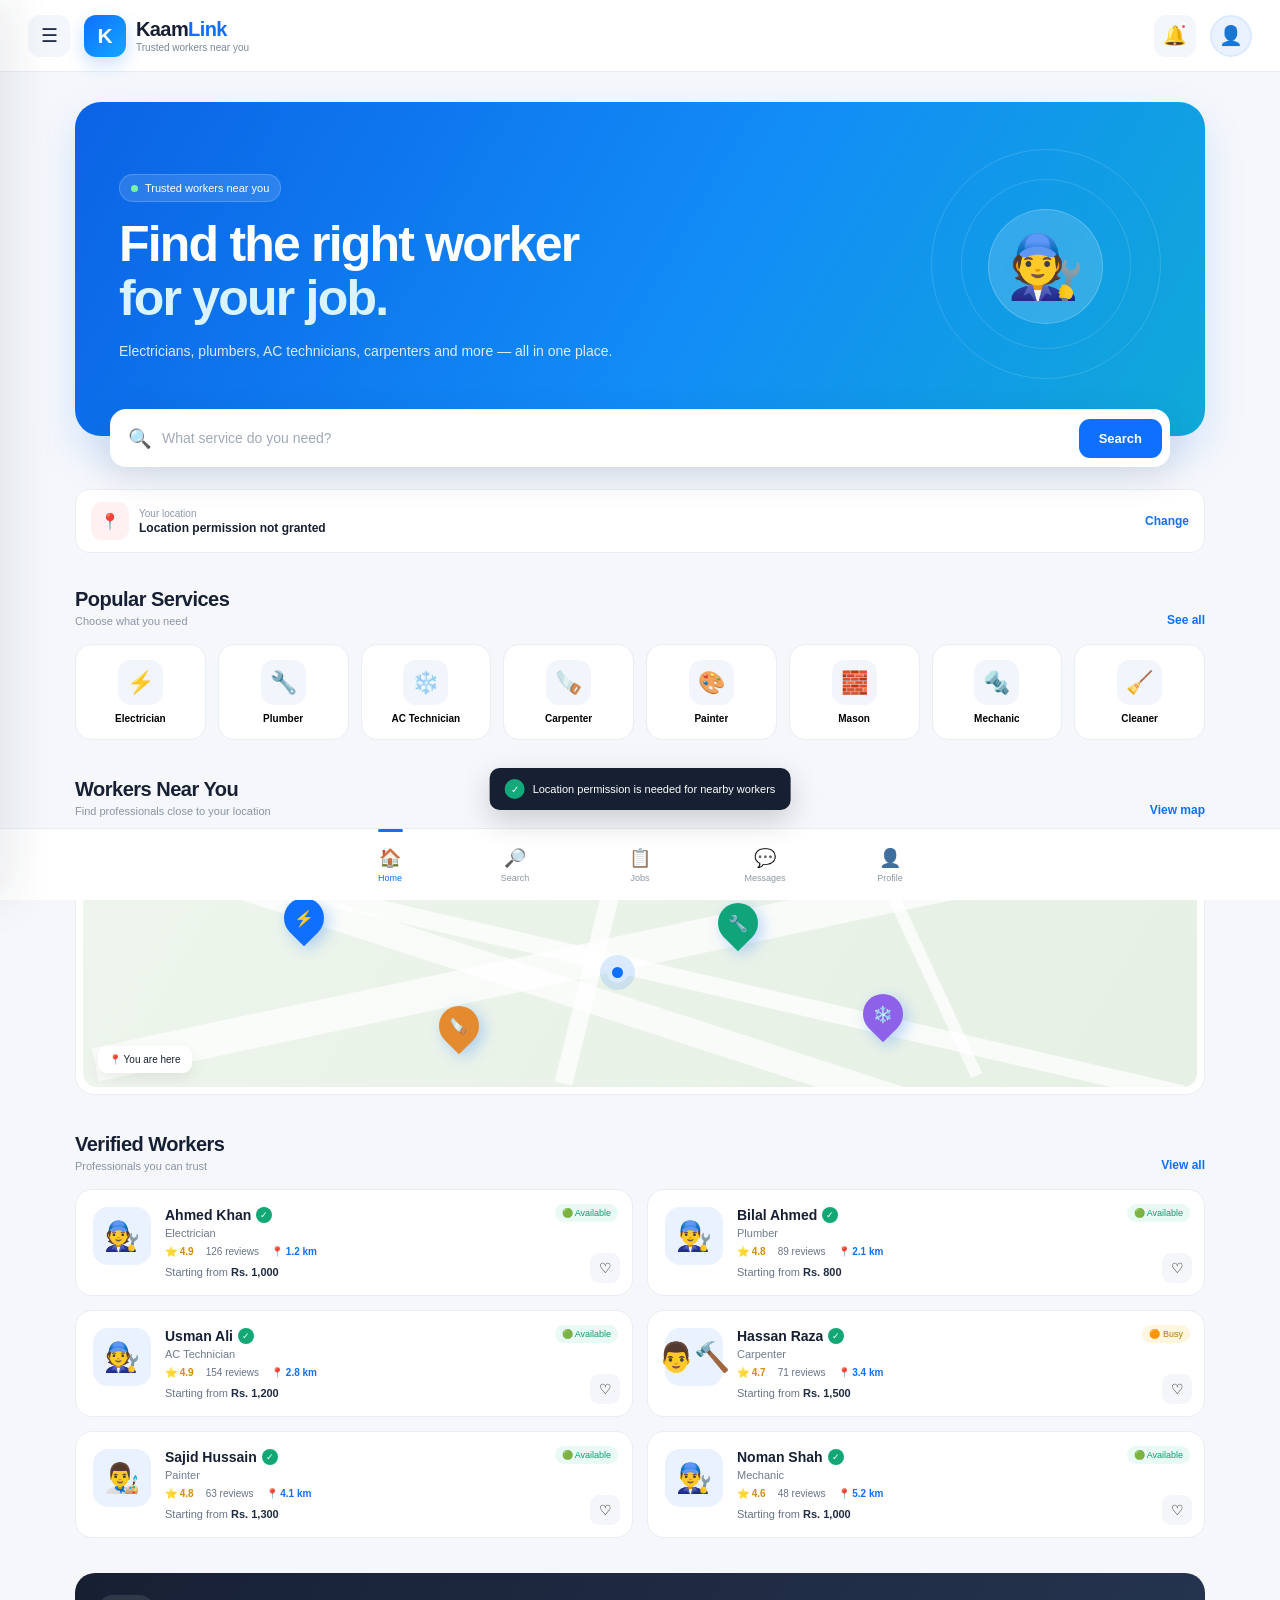
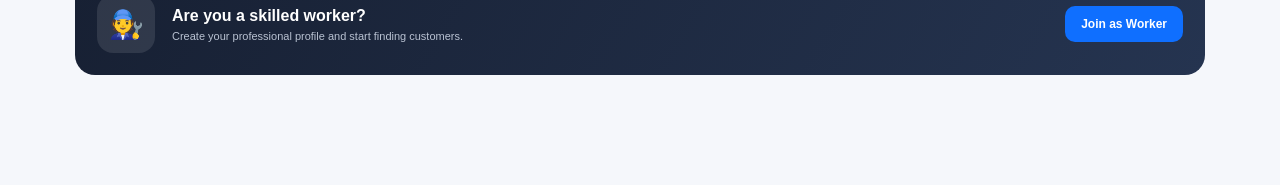
==== index.html @ b5104e8e "update" ====
<!DOCTYPE html>
<html lang="en">
<head>
    <meta charset="UTF-8">

    <meta
        name="viewport"
        content="width=device-width, initial-scale=1.0, maximum-scale=1.0, user-scalable=no"
    >

    <meta
        name="description"
        content="KaamLink - Find trusted and verified skilled workers near you."
    >

    <meta name="theme-color" content="#0f6fff">

    <title>KaamLink - Find Skilled Workers</title>

    <link rel="stylesheet" href="index.css">
</head>

<body>

    <!-- ==========================================
         APP WRAPPER
    =========================================== -->
    <div class="app">

        <!-- ======================================
             HEADER
        ======================================= -->
        <header class="top-header">

            <div class="header-left">

                <button
                    class="icon-button menu-button"
                    id="menuButton"
                    aria-label="Open menu"
                >
                    ☰
                </button>

                <div class="brand">
                    <div class="brand-logo">
                        K
                    </div>

                    <div class="brand-text">
                        <strong>Kaam<span>Link</span></strong>
                        <small>Trusted workers near you</small>
                    </div>
                </div>

            </div>

            <div class="header-right">

                <button
                    class="icon-button"
                    id="notificationButton"
                    aria-label="Notifications"
                >
                    🔔
                    <span class="notification-dot"></span>
                </button>

                <button
                    class="profile-mini"
                    id="profileButton"
                    aria-label="Profile"
                >
                    👤
                </button>

            </div>

        </header>


        <!-- ======================================
             SIDE MENU
        ======================================= -->
        <aside class="side-menu" id="sideMenu">

            <div class="side-menu-header">

                <div class="menu-user-avatar">
                    👤
                </div>

                <div>
                    <strong>Welcome to KaamLink</strong>
                    <small>Find trusted workers</small>
                </div>

                <button
                    class="close-menu"
                    id="closeMenu"
                    aria-label="Close menu"
                >
                    ×
                </button>

            </div>

            <nav class="side-navigation">

                <button class="side-nav-item active" data-section="home">
                    <span>🏠</span>
                    Home
                </button>

                <button class="side-nav-item" data-section="search">
                    <span>🔎</span>
                    Find Workers
                </button>

                <button class="side-nav-item" data-section="jobs">
                    <span>📋</span>
                    My Jobs
                </button>

                <button class="side-nav-item" data-section="messages">
                    <span>💬</span>
                    Messages
                </button>

                <button class="side-nav-item" data-section="favorites">
                    <span>❤️</span>
                    Favorites
                </button>

                <button class="side-nav-item" data-section="profile">
                    <span>👤</span>
                    My Profile
                </button>

                <div class="menu-divider"></div>

                <button class="side-nav-item" id="themeButton">
                    <span>🌙</span>
                    Dark Mode
                </button>

                <button class="side-nav-item" id="loginMenuButton">
                    <span>🔐</span>
                    Login / Register
                </button>

            </nav>

            <div class="side-menu-footer">
                <strong>KaamLink</strong>
                <span>Version 1.0.0</span>
            </div>

        </aside>


        <div
            class="menu-overlay"
            id="menuOverlay"
        ></div>


        <!-- ======================================
             MAIN CONTENT
        ======================================= -->
        <main class="main-content" id="mainContent">

            <!-- ==================================
                 HOME SECTION
            =================================== -->
            <section
                class="page-section active"
                id="homeSection"
            >

                <!-- HERO -->
                <div class="hero">

                    <div class="hero-content">

                        <div class="hero-badge">
                            <span class="pulse"></span>
                            Trusted workers near you
                        </div>

                        <h1>
                            Find the right worker
                            <span>for your job.</span>
                        </h1>

                        <p>
                            Electricians, plumbers, AC technicians,
                            carpenters and more — all in one place.
                        </p>

                    </div>

                    <div class="hero-decoration">
                        <div class="hero-circle circle-one"></div>
                        <div class="hero-circle circle-two"></div>
                        <div class="hero-worker">
                            🧑‍🔧
                        </div>
                    </div>

                </div>


                <!-- SEARCH -->
                <div class="main-search">

                    <span class="search-icon">🔍</span>

                    <input
                        type="text"
                        id="serviceSearch"
                        placeholder="What service do you need?"
                        autocomplete="off"
                    >

                    <button
                        id="searchButton"
                        class="search-submit"
                    >
                        Search
                    </button>

                </div>


                <!-- LOCATION -->
                <div class="location-bar">

                    <div class="location-info">
                        <span class="location-icon">📍</span>

                        <div>
                            <small>Your location</small>
                            <strong id="locationText">
                                Detecting location...
                            </strong>
                        </div>
                    </div>

                    <button id="changeLocationButton">
                        Change
                    </button>

                </div>


                <!-- SERVICES -->
                <div class="section-heading">

                    <div>
                        <h2>Popular Services</h2>
                        <p>Choose what you need</p>
                    </div>

                    <button
                        class="text-button"
                        id="allServicesButton"
                    >
                        See all
                    </button>

                </div>


                <div
                    class="services-grid"
                    id="servicesGrid"
                >

                    <!-- Generated by JavaScript -->

                </div>


                <!-- NEARBY MAP -->
                <div class="section-heading map-heading">

                    <div>
                        <h2>Workers Near You</h2>
                        <p>Find professionals close to your location</p>
                    </div>

                    <button
                        class="text-button"
                        id="mapButton"
                    >
                        View map
                    </button>

                </div>


                <div class="map-card">

                    <div class="fake-map">

                        <div class="map-road road-one"></div>
                        <div class="map-road road-two"></div>
                        <div class="map-road road-three"></div>

                        <div class="map-marker marker-one">
                            <span>⚡</span>
                        </div>

                        <div class="map-marker marker-two">
                            <span>🔧</span>
                        </div>

                        <div class="map-marker marker-three">
                            <span>❄️</span>
                        </div>

                        <div class="map-marker marker-four">
                            <span>🪚</span>
                        </div>

                        <div class="user-location">
                            <div></div>
                        </div>

                        <div class="map-label">
                            📍 You are here
                        </div>

                    </div>

                </div>


                <!-- VERIFIED WORKERS -->
                <div class="section-heading">

                    <div>
                        <h2>Verified Workers</h2>
                        <p>Professionals you can trust</p>
                    </div>

                    <button
                        class="text-button"
                        id="viewWorkersButton"
                    >
                        View all
                    </button>

                </div>


                <div
                    class="workers-list"
                    id="workersList"
                >

                    <!-- Generated by JavaScript -->

                </div>


                <!-- BECOME WORKER -->
                <div class="worker-banner">

                    <div class="worker-banner-icon">
                        🧑‍🔧
                    </div>

                    <div class="worker-banner-content">
                        <h3>Are you a skilled worker?</h3>

                        <p>
                            Create your professional profile
                            and start finding customers.
                        </p>
                    </div>

                    <button
                        id="becomeWorkerButton"
                        class="primary-button"
                    >
                        Join as Worker
                    </button>

                </div>

            </section>


            <!-- ==================================
                 SEARCH SECTION
            =================================== -->
            <section
                class="page-section"
                id="searchSection"
            >

                <div class="page-title">
                    <button
                        class="back-button"
                        data-section="home"
                    >
                        ←
                    </button>

                    <div>
                        <h1>Find Workers</h1>
                        <p>Search skilled professionals</p>
                    </div>
                </div>


                <div class="search-page-box">

                    <span>🔍</span>

                    <input
                        type="text"
                        id="workerSearchInput"
                        placeholder="Search electrician, plumber..."
                    >

                </div>


                <div class="filter-row">

                    <button class="filter-button active">
                        All
                    </button>

                    <button class="filter-button">
                        ⭐ Top Rated
                    </button>

                    <button class="filter-button">
                        📍 Nearby
                    </button>

                    <button class="filter-button">
                        🟢 Available
                    </button>

                </div>


                <div
                    class="workers-list search-workers-list"
                    id="searchWorkersList"
                ></div>

            </section>


            <!-- ==================================
                 JOBS SECTION
            =================================== -->
            <section
                class="page-section"
                id="jobsSection"
            >

                <div class="page-title">
                    <div>
                        <h1>My Jobs</h1>
                        <p>Track your work requests</p>
                    </div>
                </div>


                <div class="job-tabs">

                    <button class="job-tab active">
                        Active
                    </button>

                    <button class="job-tab">
                        Completed
                    </button>

                    <button class="job-tab">
                        Cancelled
                    </button>

                </div>


                <div class="empty-state">

                    <div class="empty-icon">
                        📋
                    </div>

                    <h3>No active jobs</h3>

                    <p>
                        Your booked jobs will appear here.
                    </p>

                    <button
                        class="primary-button"
                        data-section="search"
                    >
                        Find a Worker
                    </button>

                </div>

            </section>


            <!-- ==================================
                 MESSAGES SECTION
            =================================== -->
            <section
                class="page-section"
                id="messagesSection"
            >

                <div class="page-title">

                    <div>
                        <h1>Messages</h1>
                        <p>Chat with workers</p>
                    </div>

                </div>


                <div class="empty-state">

                    <div class="empty-icon">
                        💬
                    </div>

                    <h3>No messages yet</h3>

                    <p>
                        Your conversations with workers
                        will appear here.
                    </p>

                </div>

            </section>


            <!-- ==================================
                 FAVORITES SECTION
            =================================== -->
            <section
                class="page-section"
                id="favoritesSection"
            >

                <div class="page-title">

                    <div>
                        <h1>Favorites</h1>
                        <p>Your saved workers</p>
                    </div>

                </div>


                <div
                    class="workers-list"
                    id="favoritesList"
                ></div>

            </section>


            <!-- ==================================
                 PROFILE SECTION
            =================================== -->
            <section
                class="page-section"
                id="profileSection"
            >

                <div class="page-title">

                    <div>
                        <h1>My Profile</h1>
                        <p>Your KaamLink account</p>
                    </div>

                </div>


                <div class="profile-card">

                    <div class="large-avatar">
                        👤
                    </div>

                    <h2>Welcome to KaamLink</h2>

                    <p>
                        Create an account to manage
                        your jobs and profile.
                    </p>

                    <button
                        class="primary-button"
                        id="profileLoginButton"
                    >
                        Login / Create Account
                    </button>

                </div>


                <div class="profile-options">

                    <button>
                        <span>⚙️</span>
                        Account Settings
                        <b>›</b>
                    </button>

                    <button>
                        <span>🔐</span>
                        Privacy & Security
                        <b>›</b>
                    </button>

                    <button>
                        <span>❓</span>
                        Help & Support
                        <b>›</b>
                    </button>

                    <button>
                        <span>📄</span>
                        Terms & Conditions
                        <b>›</b>
                    </button>

                </div>

            </section>

        </main>


        <!-- ======================================
             BOTTOM NAVIGATION
        ======================================= -->
        <nav class="bottom-navigation">

            <button
                class="bottom-nav-item active"
                data-section="home"
            >
                <span>🏠</span>
                <small>Home</small>
            </button>

            <button
                class="bottom-nav-item"
                data-section="search"
            >
                <span>🔎</span>
                <small>Search</small>
            </button>

            <button
                class="bottom-nav-item"
                data-section="jobs"
            >
                <span>📋</span>
                <small>Jobs</small>
            </button>

            <button
                class="bottom-nav-item"
                data-section="messages"
            >
                <span>💬</span>
                <small>Messages</small>
            </button>

            <button
                class="bottom-nav-item"
                data-section="profile"
            >
                <span>👤</span>
                <small>Profile</small>
            </button>

        </nav>

    </div>


    <!-- ==========================================
         LOGIN / REGISTER MODAL
    =========================================== -->
    <div
        class="modal-overlay"
        id="authModal"
    >

        <div class="auth-modal">

            <button
                class="modal-close"
                id="authModalClose"
            >
                ×
            </button>

            <div class="auth-logo">
                K
            </div>

            <h2>Welcome to KaamLink</h2>

            <p>
                Choose how you want to use KaamLink.
            </p>


            <div class="account-choice">

                <button
                    class="account-choice-card"
                    id="customerChoice"
                >
                    <div>👤</div>

                    <strong>I'm a Customer</strong>

                    <span>
                        I need a worker for my job
                    </span>
                </button>


                <button
                    class="account-choice-card"
                    id="workerChoice"
                >
                    <div>🧑‍🔧</div>

                    <strong>I'm a Worker</strong>

                    <span>
                        I want to offer my services
                    </span>
                </button>

            </div>


            <div class="auth-form">

                <label>
                    Email or Phone
                </label>

                <input
                    type="text"
                    id="authContact"
                    placeholder="Enter email or phone"
                >

                <button
                    class="primary-button full-button"
                    id="continueAuthButton"
                >
                    Continue
                </button>

            </div>


            <small class="auth-note">
                By continuing, you agree to KaamLink's
                Terms and Privacy Policy.
            </small>

        </div>

    </div>


    <!-- ==========================================
         WORKER PROFILE MODAL
    =========================================== -->
    <div
        class="modal-overlay"
        id="workerModal"
    >

        <div class="worker-modal">

            <button
                class="modal-close"
                id="workerModalClose"
            >
                ×
            </button>

            <div
                class="worker-profile-header"
                id="workerProfileHeader"
            ></div>

            <div
                class="worker-profile-body"
                id="workerProfileBody"
            ></div>

            <div class="worker-action-buttons">

                <button
                    class="secondary-button"
                    id="modalChatButton"
                >
                    💬 Chat
                </button>

                <button
                    class="secondary-button"
                    id="modalCallButton"
                >
                    📞 Call
                </button>

                <button
                    class="primary-button"
                    id="modalRequestButton"
                >
                    Request Worker
                </button>

            </div>

        </div>

    </div>


    <!-- ==========================================
         TOAST
    =========================================== -->
    <div
        class="toast"
        id="toast"
    >
        <span id="toastIcon">✓</span>
        <span id="toastMessage">Done</span>
    </div>


    <!-- ==========================================
         JAVASCRIPT
    =========================================== -->
    <script src="index.js"></script>

</body>
</html>
---- index.css ----
/* =========================================================
   KAAMLINK - MAIN STYLESHEET
   Version 1.0.0
========================================================= */


/* =========================================================
   RESET
========================================================= */

* {
    margin: 0;
    padding: 0;
    box-sizing: border-box;
}

html {
    scroll-behavior: smooth;
}

body {
    font-family:
        Inter,
        -apple-system,
        BlinkMacSystemFont,
        "Segoe UI",
        Roboto,
        Arial,
        sans-serif;

    background: #f5f7fb;
    color: #172033;
    min-height: 100vh;
}

button,
input {
    font: inherit;
}

button {
    border: none;
    cursor: pointer;
}

button:focus-visible,
input:focus-visible {
    outline: 3px solid rgba(15, 111, 255, 0.25);
}


/* =========================================================
   APP
========================================================= */

.app {
    width: 100%;
    min-height: 100vh;
    overflow-x: hidden;
}


/* =========================================================
   HEADER
========================================================= */

.top-header {
    height: 72px;

    background: rgba(255, 255, 255, 0.96);

    border-bottom: 1px solid #e9edf4;

    display: flex;
    align-items: center;
    justify-content: space-between;

    padding: 0 28px;

    position: sticky;
    top: 0;
    z-index: 100;
}

.header-left,
.header-right {
    display: flex;
    align-items: center;
    gap: 14px;
}

.icon-button {
    width: 42px;
    height: 42px;

    border-radius: 12px;

    background: #f3f6fa;

    color: #253149;

    display: flex;
    align-items: center;
    justify-content: center;

    font-size: 19px;

    position: relative;

    transition: 0.2s ease;
}

.icon-button:hover {
    background: #e9eff8;
    transform: translateY(-1px);
}

.notification-dot {
    width: 7px;
    height: 7px;

    background: #ff4d67;

    border-radius: 50%;

    position: absolute;
    right: 9px;
    top: 8px;

    border: 2px solid white;
}

.profile-mini {
    width: 42px;
    height: 42px;

    border-radius: 50%;

    background: #eaf2ff;

    border: 2px solid #dceaff;

    font-size: 19px;
}


/* =========================================================
   BRAND
========================================================= */

.brand {
    display: flex;
    align-items: center;
    gap: 10px;
}

.brand-logo {
    width: 42px;
    height: 42px;

    border-radius: 12px;

    background: linear-gradient(
        135deg,
        #0f6fff,
        #12a7ff
    );

    color: white;

    display: flex;
    align-items: center;
    justify-content: center;

    font-weight: 900;
    font-size: 21px;

    box-shadow: 0 7px 18px rgba(15, 111, 255, 0.22);
}

.brand-text {
    display: flex;
    flex-direction: column;
}

.brand-text strong {
    font-size: 20px;
    line-height: 20px;
    letter-spacing: -0.6px;
}

.brand-text strong span {
    color: #0f6fff;
}

.brand-text small {
    color: #7b8799;
    font-size: 10px;
    margin-top: 3px;
}


/* =========================================================
   SIDE MENU
========================================================= */

.side-menu {
    width: 310px;
    height: 100vh;

    background: white;

    position: fixed;
    left: 0;
    top: 0;

    z-index: 300;

    transform: translateX(-100%);

    transition: transform 0.3s ease;

    box-shadow: 15px 0 40px rgba(20, 35, 60, 0.08);

    display: flex;
    flex-direction: column;
}

.side-menu.open {
    transform: translateX(0);
}

.side-menu-header {
    padding: 25px 20px;

    display: flex;
    align-items: center;
    gap: 12px;

    border-bottom: 1px solid #edf0f5;
}

.menu-user-avatar {
    width: 46px;
    height: 46px;

    border-radius: 14px;

    background: #edf4ff;

    display: flex;
    align-items: center;
    justify-content: center;

    font-size: 21px;
}

.side-menu-header strong {
    display: block;
    font-size: 14px;
}

.side-menu-header small {
    display: block;
    color: #8a94a6;
    font-size: 11px;
    margin-top: 3px;
}

.close-menu {
    margin-left: auto;

    width: 34px;
    height: 34px;

    border-radius: 9px;

    background: #f4f6f9;

    font-size: 23px;
    color: #566176;
}

.side-navigation {
    padding: 18px 13px;
    flex: 1;
}

.side-nav-item {
    width: 100%;

    padding: 13px 14px;

    border-radius: 11px;

    background: transparent;

    color: #59657a;

    display: flex;
    align-items: center;
    gap: 13px;

    text-align: left;

    margin-bottom: 4px;

    transition: 0.2s ease;

    font-size: 14px;
}

.side-nav-item span {
    width: 22px;
    text-align: center;
}

.side-nav-item:hover,
.side-nav-item.active {
    background: #edf4ff;
    color: #0f6fff;
}

.menu-divider {
    height: 1px;
    background: #edf0f5;
    margin: 14px 8px;
}

.side-menu-footer {
    padding: 18px 20px;
    border-top: 1px solid #edf0f5;

    display: flex;
    justify-content: space-between;
    align-items: center;
}

.side-menu-footer strong {
    color: #0f6fff;
}

.side-menu-footer span {
    color: #8d97a8;
    font-size: 10px;
}

.menu-overlay {
    position: fixed;
    inset: 0;

    background: rgba(8, 18, 34, 0.42);

    z-index: 250;

    opacity: 0;
    visibility: hidden;

    transition: 0.3s ease;
}

.menu-overlay.show {
    opacity: 1;
    visibility: visible;
}


/* =========================================================
   MAIN
========================================================= */

.main-content {
    width: 100%;
    max-width: 1180px;

    margin: 0 auto;

    padding: 30px 25px 110px;
}

.page-section {
    display: none;
}

.page-section.active {
    display: block;

    animation: pageIn 0.25s ease;
}

@keyframes pageIn {
    from {
        opacity: 0;
        transform: translateY(7px);
    }

    to {
        opacity: 1;
        transform: translateY(0);
    }
}


/* =========================================================
   HERO
========================================================= */

.hero {
    min-height: 270px;

    border-radius: 26px;

    background:
        linear-gradient(
            120deg,
            #0b63e5,
            #128cf7 55%,
            #10a9d8
        );

    color: white;

    padding: 42px 44px;

    position: relative;

    overflow: hidden;

    display: flex;
    align-items: center;
    justify-content: space-between;

    box-shadow: 0 18px 40px rgba(15, 111, 255, 0.15);
}

.hero-content {
    max-width: 620px;
    position: relative;
    z-index: 2;
}

.hero-badge {
    display: inline-flex;
    align-items: center;
    gap: 7px;

    padding: 7px 11px;

    background: rgba(255,255,255,0.13);

    border: 1px solid rgba(255,255,255,0.18);

    border-radius: 50px;

    font-size: 11px;

    margin-bottom: 15px;
}

.pulse {
    width: 7px;
    height: 7px;

    border-radius: 50%;

    background: #77f5a4;
}

.hero h1 {
    font-size: clamp(32px, 5vw, 50px);

    line-height: 1.08;

    letter-spacing: -1.8px;

    margin-bottom: 15px;
}

.hero h1 span {
    display: block;
    color: #d9f3ff;
}

.hero p {
    max-width: 540px;

    font-size: 14px;

    line-height: 1.7;

    color: rgba(255,255,255,0.85);
}

.hero-decoration {
    width: 280px;
    height: 250px;

    position: relative;
}

.hero-circle {
    position: absolute;

    border-radius: 50%;

    border: 1px solid rgba(255,255,255,0.14);
}

.circle-one {
    width: 230px;
    height: 230px;
    right: 0;
    top: 5px;
}

.circle-two {
    width: 170px;
    height: 170px;
    right: 30px;
    top: 35px;
}

.hero-worker {
    width: 115px;
    height: 115px;

    border-radius: 50%;

    background: rgba(255,255,255,0.15);

    border: 1px solid rgba(255,255,255,0.2);

    display: flex;
    align-items: center;
    justify-content: center;

    font-size: 62px;

    position: absolute;

    right: 58px;
    top: 65px;

    backdrop-filter: blur(5px);
}


/* =========================================================
   SEARCH
========================================================= */

.main-search {
    width: calc(100% - 70px);

    margin: -27px auto 0;

    min-height: 58px;

    background: white;

    border-radius: 16px;

    box-shadow: 0 10px 35px rgba(25, 40, 70, 0.12);

    display: flex;
    align-items: center;

    padding: 7px 8px 7px 18px;

    position: relative;
    z-index: 10;
}

.search-icon {
    font-size: 19px;
    margin-right: 10px;
}

.main-search input {
    flex: 1;

    border: none;
    outline: none;

    font-size: 14px;

    color: #263248;

    min-width: 0;
}

.main-search input::placeholder {
    color: #a0a9b8;
}

.search-submit {
    background: #0f6fff;

    color: white;

    border-radius: 11px;

    padding: 12px 20px;

    font-weight: 700;

    font-size: 13px;

    transition: 0.2s ease;
}

.search-submit:hover {
    background: #095bd1;
}


/* =========================================================
   LOCATION
========================================================= */

.location-bar {
    margin: 22px 0 35px;

    display: flex;
    justify-content: space-between;
    align-items: center;

    padding: 12px 15px;

    background: #ffffff;

    border: 1px solid #e8edf4;

    border-radius: 14px;
}

.location-info {
    display: flex;
    align-items: center;
    gap: 10px;
}

.location-icon {
    width: 38px;
    height: 38px;

    border-radius: 11px;

    background: #fff1f1;

    display: flex;
    align-items: center;
    justify-content: center;
}

.location-info small {
    display: block;

    color: #8c97a8;

    font-size: 10px;

    margin-bottom: 2px;
}

.location-info strong {
    display: block;

    font-size: 12px;
}

.location-bar > button {
    background: transparent;
    color: #0f6fff;
    font-weight: 700;
    font-size: 12px;
}


/* =========================================================
   SECTION HEADINGS
========================================================= */

.section-heading {
    display: flex;
    justify-content: space-between;
    align-items: end;

    margin: 0 0 17px;
}

.section-heading h2 {
    font-size: 20px;
    letter-spacing: -0.5px;
}

.section-heading p {
    color: #8a94a6;
    font-size: 11px;
    margin-top: 4px;
}

.text-button {
    color: #0f6fff;
    background: transparent;
    font-size: 12px;
    font-weight: 700;
}

.map-heading {
    margin-top: 38px;
}


/* =========================================================
   SERVICES
========================================================= */

.services-grid {
    display: grid;

    grid-template-columns: repeat(8, 1fr);

    gap: 12px;

    margin-bottom: 20px;
}

.service-card {
    min-width: 0;

    background: white;

    border: 1px solid #e9edf4;

    border-radius: 16px;

    padding: 15px 7px;

    display: flex;
    flex-direction: column;
    align-items: center;
    justify-content: center;

    gap: 8px;

    transition: 0.2s ease;

    cursor: pointer;
}

.service-card:hover {
    transform: translateY(-4px);

    border-color: #cfe0ff;

    box-shadow: 0 9px 25px rgba(35, 60, 100, 0.08);
}

.service-card.selected {
    background: #edf4ff;
    border-color: #0f6fff;
}

.service-icon {
    width: 45px;
    height: 45px;

    border-radius: 13px;

    display: flex;
    align-items: center;
    justify-content: center;

    background: #f2f6fc;

    font-size: 22px;
}

.service-card strong {
    font-size: 10px;

    white-space: nowrap;

    overflow: hidden;

    text-overflow: ellipsis;

    max-width: 100%;
}


/* =========================================================
   MAP
========================================================= */

.map-card {
    background: white;

    border-radius: 19px;

    padding: 7px;

    border: 1px solid #e9edf4;

    margin-bottom: 38px;
}

.fake-map {
    height: 245px;

    border-radius: 14px;

    position: relative;

    overflow: hidden;

    background:
        linear-gradient(
            120deg,
            #edf5ec,
            #e7f0e5
        );
}

.fake-map::before,
.fake-map::after {
    content: "";

    position: absolute;

    background: rgba(255,255,255,0.72);
}

.fake-map::before {
    width: 100%;
    height: 34px;

    top: 90px;

    transform: rotate(-12deg);
}

.fake-map::after {
    width: 100%;
    height: 27px;

    top: 160px;

    transform: rotate(18deg);
}

.map-road {
    position: absolute;

    background: rgba(255,255,255,0.75);

    z-index: 2;
}

.road-one {
    width: 100%;
    height: 18px;
    top: 48%;
    transform: rotate(13deg);
}

.road-two {
    height: 100%;
    width: 18px;
    left: 45%;
    transform: rotate(14deg);
}

.road-three {
    height: 100%;
    width: 12px;
    left: 75%;
    transform: rotate(-25deg);
}

.map-marker {
    position: absolute;

    width: 40px;
    height: 40px;

    border-radius: 50% 50% 50% 0;

    transform: rotate(-45deg);

    background: #0f6fff;

    box-shadow: 0 6px 15px rgba(15,111,255,0.28);

    display: flex;
    align-items: center;
    justify-content: center;

    z-index: 5;
}

.map-marker span {
    transform: rotate(45deg);
    font-size: 16px;
}

.marker-one {
    left: 18%;
    top: 23%;
}

.marker-two {
    left: 57%;
    top: 25%;
    background: #10a47a;
}

.marker-three {
    left: 70%;
    top: 62%;
    background: #8d62e8;
}

.marker-four {
    left: 32%;
    top: 67%;
    background: #e48b30;
}

.user-location {
    position: absolute;

    left: 47%;
    top: 49%;

    width: 21px;
    height: 21px;

    border-radius: 50%;

    background: #0f6fff;

    border: 5px solid rgba(255,255,255,0.85);

    z-index: 10;

    box-shadow: 0 0 0 7px rgba(15,111,255,0.14);
}

.map-label {
    position: absolute;

    left: 15px;
    bottom: 14px;

    padding: 8px 11px;

    background: rgba(255,255,255,0.92);

    border-radius: 9px;

    font-size: 10px;

    z-index: 15;

    box-shadow: 0 5px 15px rgba(0,0,0,0.07);
}


/* =========================================================
   WORKER LIST
========================================================= */

.workers-list {
    display: grid;

    grid-template-columns: repeat(2, 1fr);

    gap: 14px;

    margin-bottom: 35px;
}

.worker-card {
    background: white;

    border: 1px solid #e9edf4;

    border-radius: 17px;

    padding: 17px;

    display: flex;

    gap: 14px;

    position: relative;

    transition: 0.2s ease;
}

.worker-card:hover {
    transform: translateY(-2px);

    box-shadow: 0 10px 30px rgba(30,45,70,0.07);
}

.worker-avatar {
    width: 58px;
    height: 58px;

    flex: 0 0 58px;

    border-radius: 15px;

    background: #eaf2ff;

    display: flex;
    align-items: center;
    justify-content: center;

    font-size: 29px;
}

.worker-information {
    flex: 1;

    min-width: 0;
}

.worker-name-row {
    display: flex;
    align-items: center;
    gap: 5px;

    padding-right: 25px;
}

.worker-name-row h3 {
    font-size: 14px;

    white-space: nowrap;

    overflow: hidden;

    text-overflow: ellipsis;
}

.verified-badge {
    width: 16px;
    height: 16px;

    border-radius: 50%;

    background: #11a875;

    color: white;

    font-size: 9px;

    display: inline-flex;
    align-items: center;
    justify-content: center;

    flex: 0 0 16px;
}

.worker-skill {
    color: #6f7b8e;

    font-size: 11px;

    margin: 4px 0 7px;
}

.worker-meta {
    display: flex;
    align-items: center;
    gap: 12px;

    color: #687489;

    font-size: 10px;
}

.worker-rating {
    color: #d88b00;
    font-weight: 700;
}

.worker-distance {
    color: #0f6fff;
    font-weight: 600;
}

.worker-price {
    margin-top: 9px;

    font-size: 11px;

    color: #687489;
}

.worker-price strong {
    color: #202c41;
}

.worker-status {
    position: absolute;

    top: 14px;
    right: 14px;

    font-size: 9px;

    color: #0c9c70;

    background: #e9faf4;

    padding: 4px 7px;

    border-radius: 50px;
}

.worker-favorite {
    position: absolute;

    right: 12px;
    bottom: 12px;

    width: 30px;
    height: 30px;

    border-radius: 9px;

    background: #f4f6f9;

    font-size: 14px;
}

.worker-favorite.active {
    background: #fff0f2;
    color: #ed4562;
}


/* =========================================================
   WORKER BANNER
========================================================= */

.worker-banner {
    background:
        linear-gradient(
            120deg,
            #172033,
            #253450
        );

    color: white;

    border-radius: 20px;

    padding: 22px;

    display: flex;
    align-items: center;

    gap: 17px;
}

.worker-banner-icon {
    width: 58px;
    height: 58px;

    border-radius: 16px;

    background: rgba(255,255,255,0.1);

    display: flex;
    align-items: center;
    justify-content: center;

    font-size: 28px;

    flex: 0 0 58px;
}

.worker-banner-content {
    flex: 1;
}

.worker-banner-content h3 {
    font-size: 16px;
}

.worker-banner-content p {
    font-size: 11px;

    color: #b9c2d2;

    margin-top: 5px;
}


/* =========================================================
   BUTTONS
========================================================= */

.primary-button {
    background: #0f6fff;

    color: white;

    border-radius: 10px;

    padding: 11px 16px;

    font-weight: 700;

    font-size: 12px;

    transition: 0.2s ease;
}

.primary-button:hover {
    background: #095bd1;
    transform: translateY(-1px);
}

.secondary-button {
    background: #edf4ff;

    color: #0f6fff;

    border-radius: 10px;

    padding: 11px 15px;

    font-weight: 700;

    font-size: 12px;
}


/* =========================================================
   PAGE TITLE
========================================================= */

.page-title {
    display: flex;
    align-items: center;
    gap: 14px;

    margin-bottom: 25px;
}

.page-title h1 {
    font-size: 27px;

    letter-spacing: -0.8px;
}

.page-title p {
    color: #8993a4;

    font-size: 12px;

    margin-top: 4px;
}

.back-button {
    width: 42px;
    height: 42px;

    border-radius: 12px;

    background: white;

    border: 1px solid #e7ebf2;

    font-size: 20px;
}


/* =========================================================
   SEARCH PAGE
========================================================= */

.search-page-box {
    background: white;

    border: 1px solid #e6ebf3;

    border-radius: 14px;

    min-height: 54px;

    display: flex;
    align-items: center;

    gap: 10px;

    padding: 0 16px;

    margin-bottom: 15px;
}

.search-page-box span {
    font-size: 18px;
}

.search-page-box input {
    flex: 1;

    border: none;
    outline: none;

    font-size: 13px;
}

.filter-row {
    display: flex;

    gap: 8px;

    overflow-x: auto;

    padding-bottom: 10px;

    margin-bottom: 20px;
}

.filter-row::-webkit-scrollbar {
    display: none;
}

.filter-button {
    white-space: nowrap;

    background: white;

    border: 1px solid #e2e7ef;

    color: #6e798b;

    border-radius: 50px;

    padding: 8px 13px;

    font-size: 10px;
}

.filter-button.active {
    background: #0f6fff;
    color: white;
    border-color: #0f6fff;
}


/* =========================================================
   JOBS
========================================================= */

.job-tabs {
    display: flex;

    background: white;

    padding: 5px;

    border-radius: 12px;

    border: 1px solid #e7ebf2;

    margin-bottom: 25px;
}

.job-tab {
    flex: 1;

    background: transparent;

    padding: 10px;

    border-radius: 8px;

    color: #7a8596;

    font-size: 11px;
}

.job-tab.active {
    background: #edf4ff;
    color: #0f6fff;
    font-weight: 700;
}


/* =========================================================
   EMPTY STATE
========================================================= */

.empty-state {
    background: white;

    border: 1px solid #e8edf4;

    border-radius: 20px;

    min-height: 300px;

    display: flex;
    flex-direction: column;
    align-items: center;
    justify-content: center;

    text-align: center;

    padding: 30px;
}

.empty-icon {
    width: 70px;
    height: 70px;

    border-radius: 22px;

    background: #edf4ff;

    display: flex;
    align-items: center;
    justify-content: center;

    font-size: 30px;

    margin-bottom: 15px;
}

.empty-state h3 {
    font-size: 17px;
}

.empty-state p {
    color: #8993a4;

    font-size: 11px;

    margin: 7px 0 18px;
}


/* =========================================================
   PROFILE
========================================================= */

.profile-card {
    background: white;

    border: 1px solid #e8edf4;

    border-radius: 20px;

    padding: 35px 20px;

    text-align: center;

    margin-bottom: 18px;
}

.large-avatar {
    width: 80px;
    height: 80px;

    margin: 0 auto 15px;

    border-radius: 24px;

    background: #edf4ff;

    display: flex;
    align-items: center;
    justify-content: center;

    font-size: 37px;
}

.profile-card h2 {
    font-size: 19px;
}

.profile-card p {
    color: #8993a4;

    font-size: 11px;

    margin: 6px 0 18px;
}

.profile-options {
    background: white;

    border: 1px solid #e8edf4;

    border-radius: 17px;

    overflow: hidden;
}

.profile-options button {
    width: 100%;

    background: white;

    padding: 16px;

    border-bottom: 1px solid #edf0f5;

    display: flex;
    align-items: center;

    gap: 12px;

    text-align: left;

    color: #536076;

    font-size: 12px;
}

.profile-options button:last-child {
    border-bottom: none;
}

.profile-options button span {
    width: 28px;
}

.profile-options button b {
    margin-left: auto;

    color: #a4adba;

    font-size: 18px;
}


/* =========================================================
   BOTTOM NAVIGATION
========================================================= */

.bottom-navigation {
    height: 72px;

    background: rgba(255,255,255,0.97);

    border-top: 1px solid #e8edf4;

    position: fixed;

    bottom: 0;
    left: 0;
    right: 0;

    z-index: 150;

    display: flex;

    justify-content: center;
}

.bottom-nav-item {
    width: 100%;
    max-width: 125px;

    background: transparent;

    color: #8c96a6;

    display: flex;
    flex-direction: column;
    align-items: center;
    justify-content: center;

    gap: 4px;

    position: relative;
}

.bottom-nav-item span {
    font-size: 18px;

    filter: grayscale(0.5);
}

.bottom-nav-item small {
    font-size: 9px;
}

.bottom-nav-item.active {
    color: #0f6fff;
}

.bottom-nav-item.active span {
    filter: none;
}

.bottom-nav-item.active::before {
    content: "";

    width: 25px;
    height: 3px;

    border-radius: 10px;

    background: #0f6fff;

    position: absolute;

    top: 0;
}


/* =========================================================
   MODALS
========================================================= */

.modal-overlay {
    position: fixed;

    inset: 0;

    background: rgba(10,20,35,0.52);

    z-index: 500;

    display: flex;
    align-items: center;
    justify-content: center;

    padding: 18px;

    opacity: 0;
    visibility: hidden;

    transition: 0.25s ease;

    backdrop-filter: blur(3px);
}

.modal-overlay.show {
    opacity: 1;
    visibility: visible;
}

.auth-modal,
.worker-modal {
    width: 100%;
    max-width: 480px;

    max-height: 90vh;

    overflow-y: auto;

    background: white;

    border-radius: 24px;

    padding: 30px;

    position: relative;

    transform: translateY(15px) scale(0.98);

    transition: 0.25s ease;
}

.modal-overlay.show .auth-modal,
.modal-overlay.show .worker-modal {
    transform: translateY(0) scale(1);
}

.modal-close {
    position: absolute;

    right: 18px;
    top: 18px;

    width: 34px;
    height: 34px;

    border-radius: 9px;

    background: #f3f5f8;

    color: #697487;

    font-size: 21px;
}

.auth-logo {
    width: 58px;
    height: 58px;

    border-radius: 17px;

    background: linear-gradient(
        135deg,
        #0f6fff,
        #12a7ff
    );

    color: white;

    font-size: 28px;
    font-weight: 900;

    display: flex;
    align-items: center;
    justify-content: center;

    margin-bottom: 18px;
}

.auth-modal h2 {
    font-size: 23px;
}

.auth-modal > p {
    color: #8791a2;

    font-size: 12px;

    margin: 6px 0 20px;
}

.account-choice {
    display: grid;

    grid-template-columns: 1fr 1fr;

    gap: 10px;

    margin-bottom: 20px;
}

.account-choice-card {
    background: #f8fafc;

    border: 1px solid #e4e9f0;

    border-radius: 14px;

    padding: 16px 10px;

    text-align: center;

    transition: 0.2s ease;
}

.account-choice-card > div {
    font-size: 29px;

    margin-bottom: 8px;
}

.account-choice-card strong {
    display: block;

    font-size: 12px;
}

.account-choice-card span {
    display: block;

    color: #8b95a6;

    font-size: 9px;

    margin-top: 5px;
}

.account-choice-card.selected {
    background: #edf4ff;

    border-color: #0f6fff;
}

.auth-form label {
    display: block;

    font-size: 11px;

    color: #596579;

    font-weight: 700;

    margin-bottom: 6px;
}

.auth-form input {
    width: 100%;

    border: 1px solid #dfe5ed;

    border-radius: 11px;

    padding: 13px;

    outline: none;

    margin-bottom: 10px;

    font-size: 12px;
}

.auth-form input:focus {
    border-color: #0f6fff;
}

.full-button {
    width: 100%;
}

.auth-note {
    display: block;

    color: #9aa3b1;

    font-size: 9px;

    text-align: center;

    margin-top: 14px;

    line-height: 1.5;
}


/* =========================================================
   WORKER MODAL
========================================================= */

.worker-modal {
    max-width: 570px;
}

.worker-profile-header {
    display: flex;

    align-items: center;

    gap: 15px;

    padding-bottom: 20px;

    border-bottom: 1px solid #edf0f5;
}

.worker-modal-avatar {
    width: 72px;
    height: 72px;

    border-radius: 19px;

    background: #edf4ff;

    display: flex;
    align-items: center;
    justify-content: center;

    font-size: 36px;
}

.worker-modal-name {
    flex: 1;
}

.worker-modal-name h2 {
    font-size: 19px;

    display: flex;

    align-items: center;

    gap: 6px;
}

.worker-modal-name p {
    color: #7d8798;

    font-size: 11px;

    margin-top: 4px;
}

.worker-profile-body {
    padding: 20px 0;
}

.profile-stat-grid {
    display: grid;

    grid-template-columns: repeat(3, 1fr);

    gap: 8px;

    margin-bottom: 20px;
}

.profile-stat {
    background: #f7f9fc;

    border-radius: 12px;

    padding: 12px;

    text-align: center;
}

.profile-stat strong {
    display: block;

    font-size: 14px;
}

.profile-stat span {
    display: block;

    color: #8c96a6;

    font-size: 9px;

    margin-top: 3px;
}

.worker-about-title {
    font-size: 13px;

    margin-bottom: 6px;
}

.worker-about {
    color: #727e91;

    font-size: 11px;

    line-height: 1.7;

    margin-bottom: 18px;
}

.skill-list {
    display: flex;

    flex-wrap: wrap;

    gap: 6px;
}

.skill-tag {
    padding: 6px 9px;

    background: #edf4ff;

    color: #0f6fff;

    border-radius: 7px;

    font-size: 9px;
}

.worker-action-buttons {
    display: grid;

    grid-template-columns: 1fr 1fr 1.4fr;

    gap: 8px;

    border-top: 1px solid #edf0f5;

    padding-top: 17px;
}


/* =========================================================
   TOAST
========================================================= */

.toast {
    position: fixed;

    left: 50%;

    bottom: 90px;

    transform: translate(-50%, 20px);

    background: #172033;

    color: white;

    padding: 11px 15px;

    border-radius: 10px;

    display: flex;

    align-items: center;

    gap: 8px;

    font-size: 11px;

    z-index: 1000;

    opacity: 0;
    visibility: hidden;

    transition: 0.25s ease;

    box-shadow: 0 10px 30px rgba(0,0,0,0.18);
}

.toast.show {
    opacity: 1;
    visibility: visible;

    transform: translate(-50%, 0);
}

.toast span:first-child {
    width: 20px;
    height: 20px;

    background: #13a97b;

    border-radius: 50%;

    display: flex;
    align-items: center;
    justify-content: center;

    font-size: 10px;
}


/* =========================================================
   DARK MODE
========================================================= */

body.dark-mode {
    background: #0d1421;

    color: #edf3fc;
}

body.dark-mode .top-header,
body.dark-mode .bottom-navigation,
body.dark-mode .side-menu,
body.dark-mode .location-bar,
body.dark-mode .service-card,
body.dark-mode .worker-card,
body.dark-mode .map-card,
body.dark-mode .profile-card,
body.dark-mode .profile-options,
body.dark-mode .empty-state,
body.dark-mode .search-page-box,
body.dark-mode .job-tabs,
body.dark-mode .auth-modal,
body.dark-mode .worker-modal {
    background: #141e2d;

    border-color: #263348;
}

body.dark-mode .brand-text small,
body.dark-mode .section-heading p,
body.dark-mode .location-info small,
body.dark-mode .worker-skill,
body.dark-mode .worker-meta,
body.dark-mode .worker-price,
body.dark-mode .page-title p,
body.dark-mode .profile-card p,
body.dark-mode .empty-state p,
body.dark-mode .auth-modal > p {
    color: #8795aa;
}

body.dark-mode .icon-button,
body.dark-mode .profile-mini,
body.dark-mode .service-icon,
body.dark-mode .worker-favorite,
body.dark-mode .back-button,
body.dark-mode .profile-options button,
body.dark-mode .account-choice-card,
body.dark-mode .profile-stat {
    background: #1c2839;

    color: #dbe4f2;
}

body.dark-mode .main-search,
body.dark-mode .search-page-box input,
body.dark-mode .main-search input {
    background: #141e2d;

    color: #edf3fc;
}

body.dark-mode .profile-options button {
    border-color: #263348;
}

body.dark-mode .side-nav-item {
    color: #a8b4c7;
}

body.dark-mode .side-nav-item.active,
body.dark-mode .side-nav-item:hover {
    background: #1b3558;
    color: #67a4ff;
}

body.dark-mode .auth-modal h2,
body.dark-mode .worker-modal h2,
body.dark-mode .profile-card h2,
body.dark-mode .empty-state h3,
body.dark-mode .section-heading h2,
body.dark-mode .page-title h1,
body.dark-mode .worker-name-row h3,
body.dark-mode .worker-price strong,
body.dark-mode .auth-form label {
    color: #edf3fc;
}

body.dark-mode .auth-form input {
    background: #1b2738;
    border-color: #304057;
    color: white;
}

body.dark-mode .modal-close {
    background: #202d40;
    color: #b7c3d4;
}

body.dark-mode .worker-banner {
    background: #101925;
}


/* =========================================================
   TABLET
========================================================= */

@media (max-width: 900px) {

    .services-grid {
        grid-template-columns: repeat(4, 1fr);
    }

    .hero-decoration {
        opacity: 0.65;
    }

    .workers-list {
        grid-template-columns: 1fr;
    }

}


/* =========================================================
   MOBILE
========================================================= */

@media (max-width: 650px) {

    .top-header {
        height: 64px;

        padding: 0 14px;
    }

    .brand-logo {
        width: 37px;
        height: 37px;

        font-size: 18px;
    }

    .brand-text strong {
        font-size: 17px;
    }

    .brand-text small {
        display: none;
    }

    .icon-button,
    .profile-mini {
        width: 38px;
        height: 38px;
    }

    .main-content {
        padding: 15px 13px 100px;
    }

    .hero {
        min-height: 330px;

        padding: 28px 23px;

        border-radius: 22px;

        align-items: flex-start;
    }

    .hero h1 {
        font-size: 35px;

        letter-spacing: -1.5px;
    }

    .hero p {
        font-size: 12px;

        max-width: 90%;
    }

    .hero-decoration {
        position: absolute;

        right: -55px;
        bottom: -20px;

        transform: scale(0.8);

        opacity: 0.5;
    }

    .main-search {
        width: calc(100% - 20px);

        margin-top: -25px;

        min-height: 53px;

        padding-left: 12px;
    }

    .main-search input {
        font-size: 12px;
    }

    .search-submit {
        padding: 10px 12px;

        font-size: 10px;
    }

    .location-bar {
        margin-top: 16px;

        margin-bottom: 28px;
    }

    .services-grid {
        grid-template-columns: repeat(4, 1fr);

        gap: 7px;
    }

    .service-card {
        padding: 11px 4px;

        border-radius: 13px;
    }

    .service-icon {
        width: 38px;
        height: 38px;

        font-size: 19px;
    }

    .service-card strong {
        font-size: 9px;
    }

    .section-heading h2 {
        font-size: 17px;
    }

    .section-heading p {
        font-size: 9px;
    }

    .map-card {
        border-radius: 16px;
    }

    .fake-map {
        height: 205px;
    }

    .worker-card {
        padding: 14px;
    }

    .worker-banner {
        align-items: flex-start;

        flex-wrap: wrap;

        padding: 17px;
    }

    .worker-banner-content {
        min-width: calc(100% - 80px);
    }

    .worker-banner .primary-button {
        width: 100%;
    }

    .bottom-navigation {
        height: 65px;
    }

    .bottom-nav-item span {
        font-size: 16px;
    }

    .bottom-nav-item small {
        font-size: 8px;
    }

    .page-title h1 {
        font-size: 23px;
    }

    .auth-modal,
    .worker-modal {
        padding: 23px;

        border-radius: 20px;
    }

    .worker-action-buttons {
        grid-template-columns: 1fr 1fr;
    }

    .worker-action-buttons .primary-button {
        grid-column: 1 / -1;
    }

}


/* =========================================================
   SMALL MOBILE
========================================================= */

@media (max-width: 390px) {

    .brand-text strong {
        font-size: 16px;
    }

    .hero {
        min-height: 320px;
    }

    .hero h1 {
        font-size: 31px;
    }

    .services-grid {
        gap: 5px;
    }

    .service-icon {
        width: 35px;
        height: 35px;
    }

}
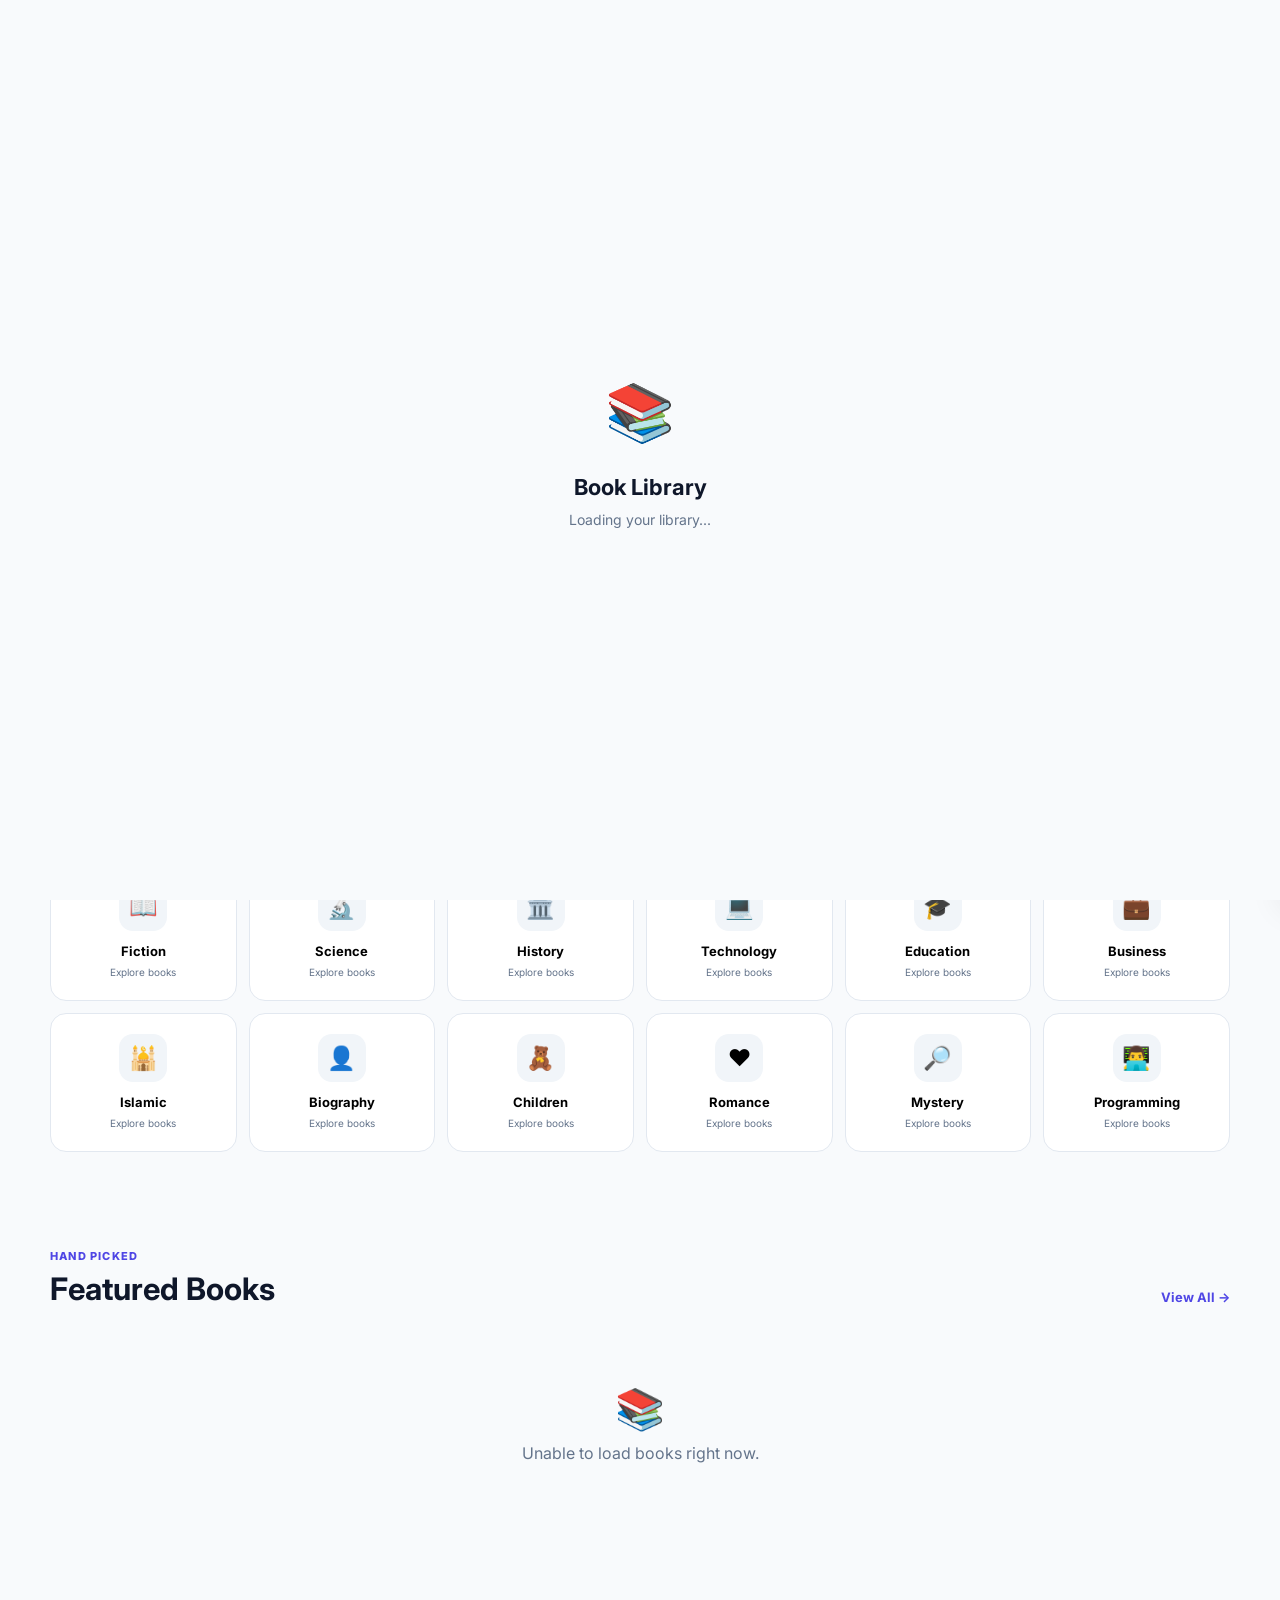
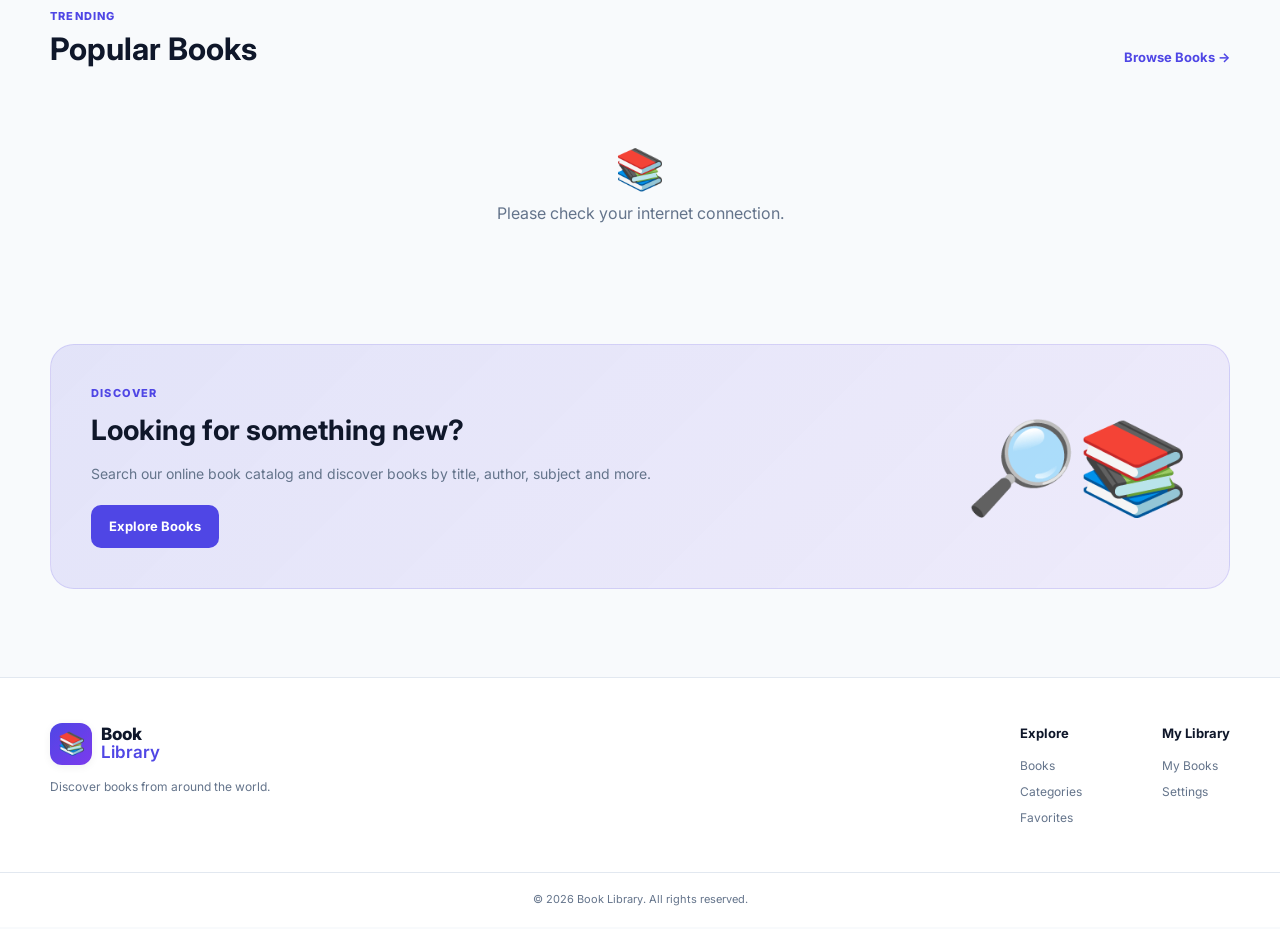
==== commit 496601fe: "update" ====
--- a/index.html
+++ b/index.html
@@ -2,870 +2,19 @@
 <html lang="en">
 <head>
     <meta charset="UTF-8">
+    <meta name="viewport" content="width=device-width, initial-scale=1.0">
+
+    <title>Book Library</title>
 
     <meta
-        name="viewport"
-        content="width=device-width, initial-scale=1.0, maximum-scale=1.0, user-scalable=no"
+        http-equiv="refresh"
+        content="0; url=index/index.html"
     >
-
-    <meta
-        name="description"
-        content="KaamLink - Find trusted and verified skilled workers near you."
-    >
-
-    <meta name="theme-color" content="#0f6fff">
-
-    <title>KaamLink - Find Skilled Workers</title>
-
-    <link rel="stylesheet" href="index.css">
 </head>
 
 <body>
 
-    <!-- ==========================================
-         APP WRAPPER
-    =========================================== -->
-    <div class="app">
-
-        <!-- ======================================
-             HEADER
-        ======================================= -->
-        <header class="top-header">
-
-            <div class="header-left">
-
-                <button
-                    class="icon-button menu-button"
-                    id="menuButton"
-                    aria-label="Open menu"
-                >
-                    ☰
-                </button>
-
-                <div class="brand">
-                    <div class="brand-logo">
-                        K
-                    </div>
-
-                    <div class="brand-text">
-                        <strong>Kaam<span>Link</span></strong>
-                        <small>Trusted workers near you</small>
-                    </div>
-                </div>
-
-            </div>
-
-            <div class="header-right">
-
-                <button
-                    class="icon-button"
-                    id="notificationButton"
-                    aria-label="Notifications"
-                >
-                    🔔
-                    <span class="notification-dot"></span>
-                </button>
-
-                <button
-                    class="profile-mini"
-                    id="profileButton"
-                    aria-label="Profile"
-                >
-                    👤
-                </button>
-
-            </div>
-
-        </header>
-
-
-        <!-- ======================================
-             SIDE MENU
-        ======================================= -->
-        <aside class="side-menu" id="sideMenu">
-
-            <div class="side-menu-header">
-
-                <div class="menu-user-avatar">
-                    👤
-                </div>
-
-                <div>
-                    <strong>Welcome to KaamLink</strong>
-                    <small>Find trusted workers</small>
-                </div>
-
-                <button
-                    class="close-menu"
-                    id="closeMenu"
-                    aria-label="Close menu"
-                >
-                    ×
-                </button>
-
-            </div>
-
-            <nav class="side-navigation">
-
-                <button class="side-nav-item active" data-section="home">
-                    <span>🏠</span>
-                    Home
-                </button>
-
-                <button class="side-nav-item" data-section="search">
-                    <span>🔎</span>
-                    Find Workers
-                </button>
-
-                <button class="side-nav-item" data-section="jobs">
-                    <span>📋</span>
-                    My Jobs
-                </button>
-
-                <button class="side-nav-item" data-section="messages">
-                    <span>💬</span>
-                    Messages
-                </button>
-
-                <button class="side-nav-item" data-section="favorites">
-                    <span>❤️</span>
-                    Favorites
-                </button>
-
-                <button class="side-nav-item" data-section="profile">
-                    <span>👤</span>
-                    My Profile
-                </button>
-
-                <div class="menu-divider"></div>
-
-                <button class="side-nav-item" id="themeButton">
-                    <span>🌙</span>
-                    Dark Mode
-                </button>
-
-                <button class="side-nav-item" id="loginMenuButton">
-                    <span>🔐</span>
-                    Login / Register
-                </button>
-
-            </nav>
-
-            <div class="side-menu-footer">
-                <strong>KaamLink</strong>
-                <span>Version 1.0.0</span>
-            </div>
-
-        </aside>
-
-
-        <div
-            class="menu-overlay"
-            id="menuOverlay"
-        ></div>
-
-
-        <!-- ======================================
-             MAIN CONTENT
-        ======================================= -->
-        <main class="main-content" id="mainContent">
-
-            <!-- ==================================
-                 HOME SECTION
-            =================================== -->
-            <section
-                class="page-section active"
-                id="homeSection"
-            >
-
-                <!-- HERO -->
-                <div class="hero">
-
-                    <div class="hero-content">
-
-                        <div class="hero-badge">
-                            <span class="pulse"></span>
-                            Trusted workers near you
-                        </div>
-
-                        <h1>
-                            Find the right worker
-                            <span>for your job.</span>
-                        </h1>
-
-                        <p>
-                            Electricians, plumbers, AC technicians,
-                            carpenters and more — all in one place.
-                        </p>
-
-                    </div>
-
-                    <div class="hero-decoration">
-                        <div class="hero-circle circle-one"></div>
-                        <div class="hero-circle circle-two"></div>
-                        <div class="hero-worker">
-                            🧑‍🔧
-                        </div>
-                    </div>
-
-                </div>
-
-
-                <!-- SEARCH -->
-                <div class="main-search">
-
-                    <span class="search-icon">🔍</span>
-
-                    <input
-                        type="text"
-                        id="serviceSearch"
-                        placeholder="What service do you need?"
-                        autocomplete="off"
-                    >
-
-                    <button
-                        id="searchButton"
-                        class="search-submit"
-                    >
-                        Search
-                    </button>
-
-                </div>
-
-
-                <!-- LOCATION -->
-                <div class="location-bar">
-
-                    <div class="location-info">
-                        <span class="location-icon">📍</span>
-
-                        <div>
-                            <small>Your location</small>
-                            <strong id="locationText">
-                                Detecting location...
-                            </strong>
-                        </div>
-                    </div>
-
-                    <button id="changeLocationButton">
-                        Change
-                    </button>
-
-                </div>
-
-
-                <!-- SERVICES -->
-                <div class="section-heading">
-
-                    <div>
-                        <h2>Popular Services</h2>
-                        <p>Choose what you need</p>
-                    </div>
-
-                    <button
-                        class="text-button"
-                        id="allServicesButton"
-                    >
-                        See all
-                    </button>
-
-                </div>
-
-
-                <div
-                    class="services-grid"
-                    id="servicesGrid"
-                >
-
-                    <!-- Generated by JavaScript -->
-
-                </div>
-
-
-                <!-- NEARBY MAP -->
-                <div class="section-heading map-heading">
-
-                    <div>
-                        <h2>Workers Near You</h2>
-                        <p>Find professionals close to your location</p>
-                    </div>
-
-                    <button
-                        class="text-button"
-                        id="mapButton"
-                    >
-                        View map
-                    </button>
-
-                </div>
-
-
-                <div class="map-card">
-
-                    <div class="fake-map">
-
-                        <div class="map-road road-one"></div>
-                        <div class="map-road road-two"></div>
-                        <div class="map-road road-three"></div>
-
-                        <div class="map-marker marker-one">
-                            <span>⚡</span>
-                        </div>
-
-                        <div class="map-marker marker-two">
-                            <span>🔧</span>
-                        </div>
-
-                        <div class="map-marker marker-three">
-                            <span>❄️</span>
-                        </div>
-
-                        <div class="map-marker marker-four">
-                            <span>🪚</span>
-                        </div>
-
-                        <div class="user-location">
-                            <div></div>
-                        </div>
-
-                        <div class="map-label">
-                            📍 You are here
-                        </div>
-
-                    </div>
-
-                </div>
-
-
-                <!-- VERIFIED WORKERS -->
-                <div class="section-heading">
-
-                    <div>
-                        <h2>Verified Workers</h2>
-                        <p>Professionals you can trust</p>
-                    </div>
-
-                    <button
-                        class="text-button"
-                        id="viewWorkersButton"
-                    >
-                        View all
-                    </button>
-
-                </div>
-
-
-                <div
-                    class="workers-list"
-                    id="workersList"
-                >
-
-                    <!-- Generated by JavaScript -->
-
-                </div>
-
-
-                <!-- BECOME WORKER -->
-                <div class="worker-banner">
-
-                    <div class="worker-banner-icon">
-                        🧑‍🔧
-                    </div>
-
-                    <div class="worker-banner-content">
-                        <h3>Are you a skilled worker?</h3>
-
-                        <p>
-                            Create your professional profile
-                            and start finding customers.
-                        </p>
-                    </div>
-
-                    <button
-                        id="becomeWorkerButton"
-                        class="primary-button"
-                    >
-                        Join as Worker
-                    </button>
-
-                </div>
-
-            </section>
-
-
-            <!-- ==================================
-                 SEARCH SECTION
-            =================================== -->
-            <section
-                class="page-section"
-                id="searchSection"
-            >
-
-                <div class="page-title">
-                    <button
-                        class="back-button"
-                        data-section="home"
-                    >
-                        ←
-                    </button>
-
-                    <div>
-                        <h1>Find Workers</h1>
-                        <p>Search skilled professionals</p>
-                    </div>
-                </div>
-
-
-                <div class="search-page-box">
-
-                    <span>🔍</span>
-
-                    <input
-                        type="text"
-                        id="workerSearchInput"
-                        placeholder="Search electrician, plumber..."
-                    >
-
-                </div>
-
-
-                <div class="filter-row">
-
-                    <button class="filter-button active">
-                        All
-                    </button>
-
-                    <button class="filter-button">
-                        ⭐ Top Rated
-                    </button>
-
-                    <button class="filter-button">
-                        📍 Nearby
-                    </button>
-
-                    <button class="filter-button">
-                        🟢 Available
-                    </button>
-
-                </div>
-
-
-                <div
-                    class="workers-list search-workers-list"
-                    id="searchWorkersList"
-                ></div>
-
-            </section>
-
-
-            <!-- ==================================
-                 JOBS SECTION
-            =================================== -->
-            <section
-                class="page-section"
-                id="jobsSection"
-            >
-
-                <div class="page-title">
-                    <div>
-                        <h1>My Jobs</h1>
-                        <p>Track your work requests</p>
-                    </div>
-                </div>
-
-
-                <div class="job-tabs">
-
-                    <button class="job-tab active">
-                        Active
-                    </button>
-
-                    <button class="job-tab">
-                        Completed
-                    </button>
-
-                    <button class="job-tab">
-                        Cancelled
-                    </button>
-
-                </div>
-
-
-                <div class="empty-state">
-
-                    <div class="empty-icon">
-                        📋
-                    </div>
-
-                    <h3>No active jobs</h3>
-
-                    <p>
-                        Your booked jobs will appear here.
-                    </p>
-
-                    <button
-                        class="primary-button"
-                        data-section="search"
-                    >
-                        Find a Worker
-                    </button>
-
-                </div>
-
-            </section>
-
-
-            <!-- ==================================
-                 MESSAGES SECTION
-            =================================== -->
-            <section
-                class="page-section"
-                id="messagesSection"
-            >
-
-                <div class="page-title">
-
-                    <div>
-                        <h1>Messages</h1>
-                        <p>Chat with workers</p>
-                    </div>
-
-                </div>
-
-
-                <div class="empty-state">
-
-                    <div class="empty-icon">
-                        💬
-                    </div>
-
-                    <h3>No messages yet</h3>
-
-                    <p>
-                        Your conversations with workers
-                        will appear here.
-                    </p>
-
-                </div>
-
-            </section>
-
-
-            <!-- ==================================
-                 FAVORITES SECTION
-            =================================== -->
-            <section
-                class="page-section"
-                id="favoritesSection"
-            >
-
-                <div class="page-title">
-
-                    <div>
-                        <h1>Favorites</h1>
-                        <p>Your saved workers</p>
-                    </div>
-
-                </div>
-
-
-                <div
-                    class="workers-list"
-                    id="favoritesList"
-                ></div>
-
-            </section>
-
-
-            <!-- ==================================
-                 PROFILE SECTION
-            =================================== -->
-            <section
-                class="page-section"
-                id="profileSection"
-            >
-
-                <div class="page-title">
-
-                    <div>
-                        <h1>My Profile</h1>
-                        <p>Your KaamLink account</p>
-                    </div>
-
-                </div>
-
-
-                <div class="profile-card">
-
-                    <div class="large-avatar">
-                        👤
-                    </div>
-
-                    <h2>Welcome to KaamLink</h2>
-
-                    <p>
-                        Create an account to manage
-                        your jobs and profile.
-                    </p>
-
-                    <button
-                        class="primary-button"
-                        id="profileLoginButton"
-                    >
-                        Login / Create Account
-                    </button>
-
-                </div>
-
-
-                <div class="profile-options">
-
-                    <button>
-                        <span>⚙️</span>
-                        Account Settings
-                        <b>›</b>
-                    </button>
-
-                    <button>
-                        <span>🔐</span>
-                        Privacy & Security
-                        <b>›</b>
-                    </button>
-
-                    <button>
-                        <span>❓</span>
-                        Help & Support
-                        <b>›</b>
-                    </button>
-
-                    <button>
-                        <span>📄</span>
-                        Terms & Conditions
-                        <b>›</b>
-                    </button>
-
-                </div>
-
-            </section>
-
-        </main>
-
-
-        <!-- ======================================
-             BOTTOM NAVIGATION
-        ======================================= -->
-        <nav class="bottom-navigation">
-
-            <button
-                class="bottom-nav-item active"
-                data-section="home"
-            >
-                <span>🏠</span>
-                <small>Home</small>
-            </button>
-
-            <button
-                class="bottom-nav-item"
-                data-section="search"
-            >
-                <span>🔎</span>
-                <small>Search</small>
-            </button>
-
-            <button
-                class="bottom-nav-item"
-                data-section="jobs"
-            >
-                <span>📋</span>
-                <small>Jobs</small>
-            </button>
-
-            <button
-                class="bottom-nav-item"
-                data-section="messages"
-            >
-                <span>💬</span>
-                <small>Messages</small>
-            </button>
-
-            <button
-                class="bottom-nav-item"
-                data-section="profile"
-            >
-                <span>👤</span>
-                <small>Profile</small>
-            </button>
-
-        </nav>
-
-    </div>
-
-
-    <!-- ==========================================
-         LOGIN / REGISTER MODAL
-    =========================================== -->
-    <div
-        class="modal-overlay"
-        id="authModal"
-    >
-
-        <div class="auth-modal">
-
-            <button
-                class="modal-close"
-                id="authModalClose"
-            >
-                ×
-            </button>
-
-            <div class="auth-logo">
-                K
-            </div>
-
-            <h2>Welcome to KaamLink</h2>
-
-            <p>
-                Choose how you want to use KaamLink.
-            </p>
-
-
-            <div class="account-choice">
-
-                <button
-                    class="account-choice-card"
-                    id="customerChoice"
-                >
-                    <div>👤</div>
-
-                    <strong>I'm a Customer</strong>
-
-                    <span>
-                        I need a worker for my job
-                    </span>
-                </button>
-
-
-                <button
-                    class="account-choice-card"
-                    id="workerChoice"
-                >
-                    <div>🧑‍🔧</div>
-
-                    <strong>I'm a Worker</strong>
-
-                    <span>
-                        I want to offer my services
-                    </span>
-                </button>
-
-            </div>
-
-
-            <div class="auth-form">
-
-                <label>
-                    Email or Phone
-                </label>
-
-                <input
-                    type="text"
-                    id="authContact"
-                    placeholder="Enter email or phone"
-                >
-
-                <button
-                    class="primary-button full-button"
-                    id="continueAuthButton"
-                >
-                    Continue
-                </button>
-
-            </div>
-
-
-            <small class="auth-note">
-                By continuing, you agree to KaamLink's
-                Terms and Privacy Policy.
-            </small>
-
-        </div>
-
-    </div>
-
-
-    <!-- ==========================================
-         WORKER PROFILE MODAL
-    =========================================== -->
-    <div
-        class="modal-overlay"
-        id="workerModal"
-    >
-
-        <div class="worker-modal">
-
-            <button
-                class="modal-close"
-                id="workerModalClose"
-            >
-                ×
-            </button>
-
-            <div
-                class="worker-profile-header"
-                id="workerProfileHeader"
-            ></div>
-
-            <div
-                class="worker-profile-body"
-                id="workerProfileBody"
-            ></div>
-
-            <div class="worker-action-buttons">
-
-                <button
-                    class="secondary-button"
-                    id="modalChatButton"
-                >
-                    💬 Chat
-                </button>
-
-                <button
-                    class="secondary-button"
-                    id="modalCallButton"
-                >
-                    📞 Call
-                </button>
-
-                <button
-                    class="primary-button"
-                    id="modalRequestButton"
-                >
-                    Request Worker
-                </button>
-
-            </div>
-
-        </div>
-
-    </div>
-
-
-    <!-- ==========================================
-         TOAST
-    =========================================== -->
-    <div
-        class="toast"
-        id="toast"
-    >
-        <span id="toastIcon">✓</span>
-        <span id="toastMessage">Done</span>
-    </div>
-
-
-    <!-- ==========================================
-         JAVASCRIPT
-    =========================================== -->
-    <script src="index.js"></script>
+    <p>Opening Book Library...</p>
 
 </body>
 </html>
